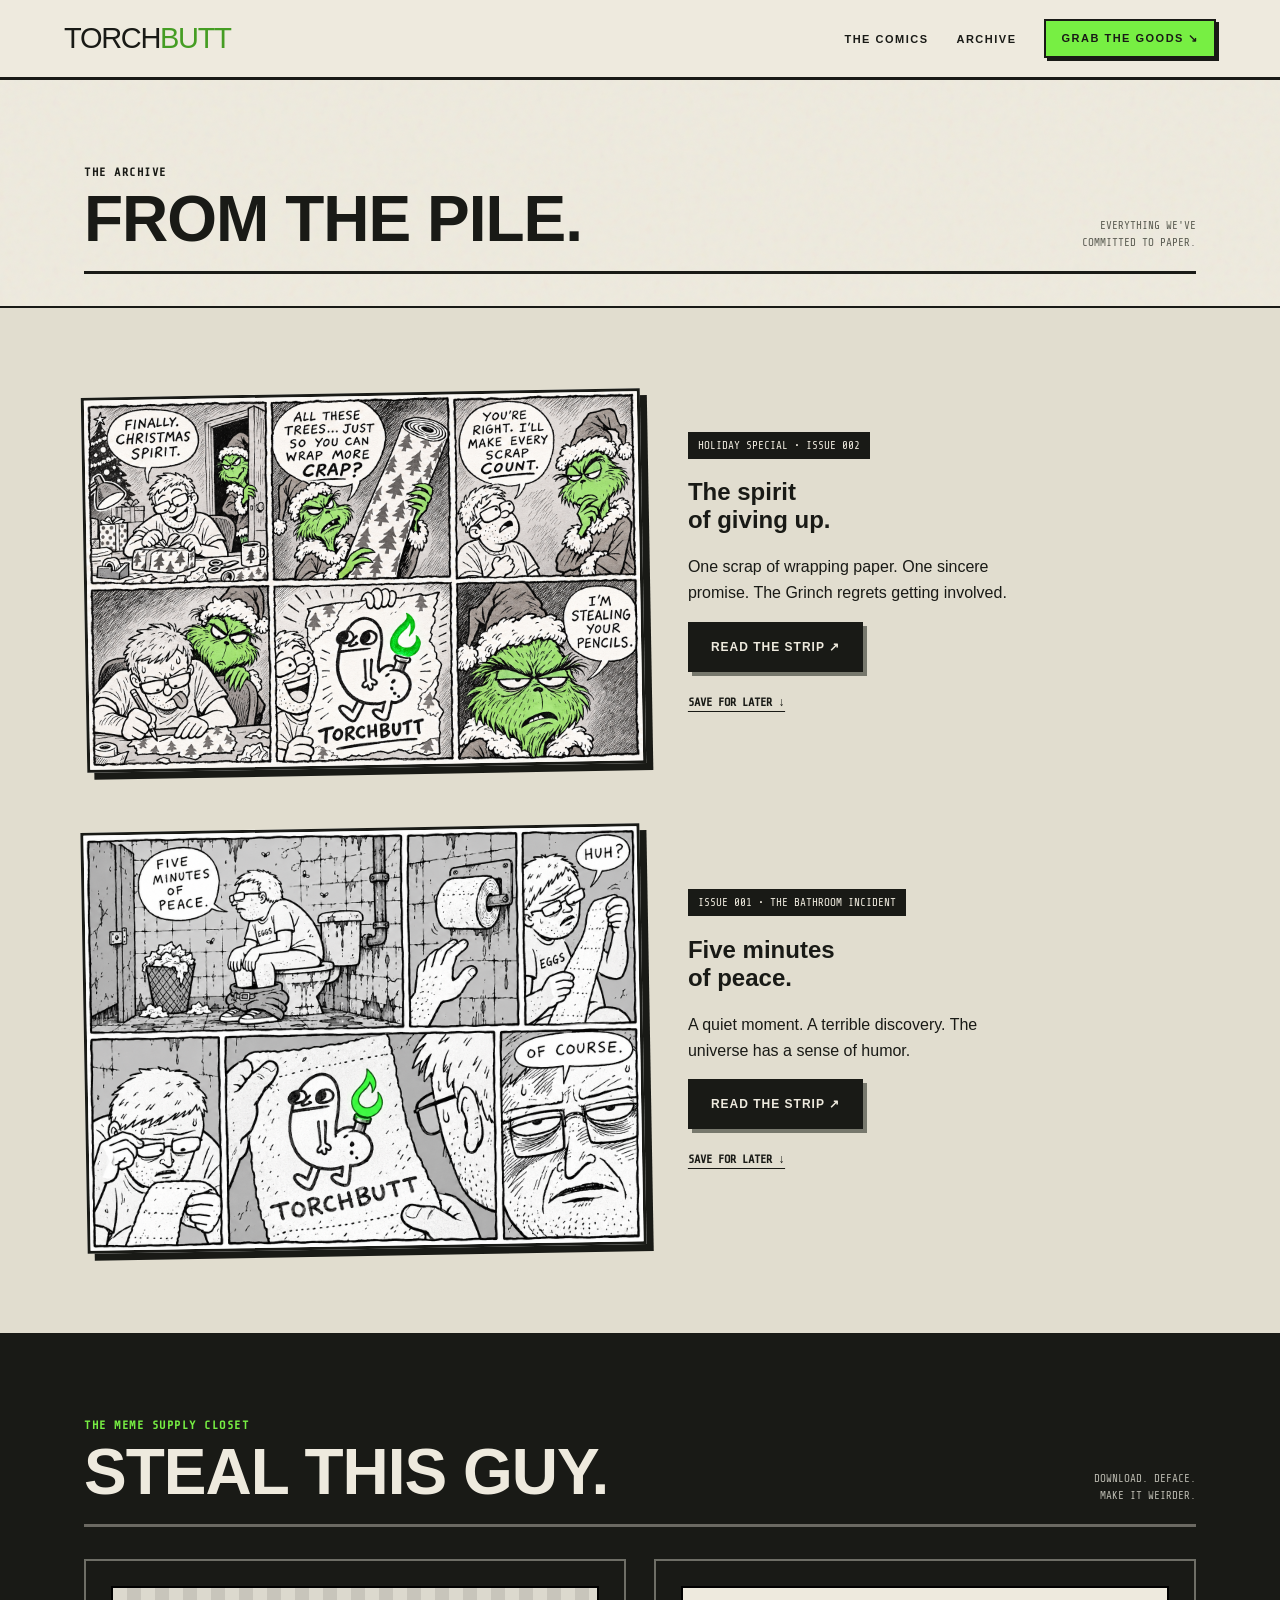
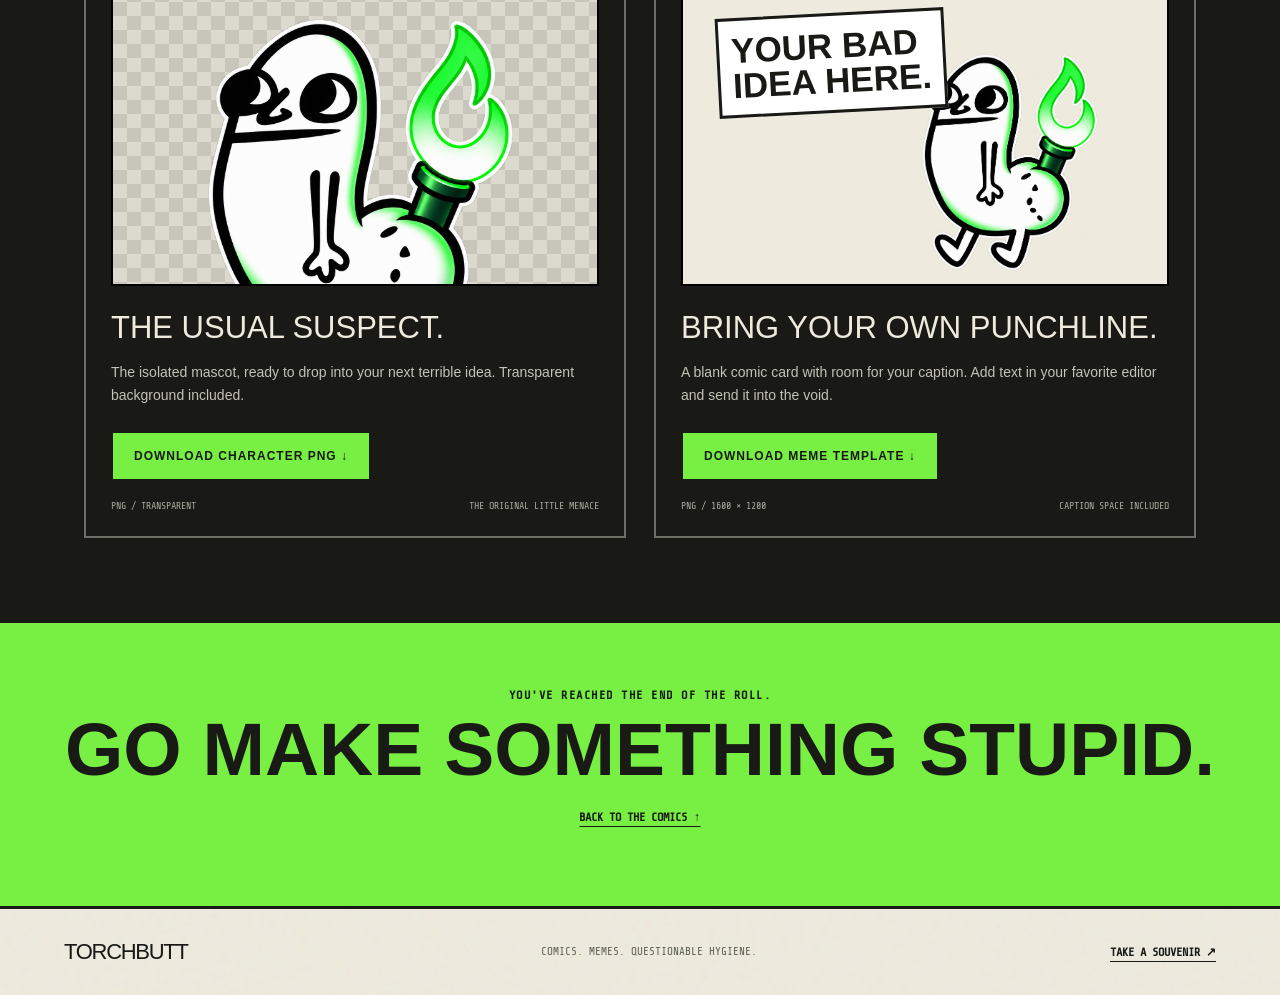
==== site/archive.html @ 57ca4365 "Redesign: full comic site — paper aesthetic, hero, comics, downloads, modal reader" ====
<!DOCTYPE html>
<html lang="en">
<head>
  <meta charset="UTF-8">
  <meta name="viewport" content="width=device-width, initial-scale=1.0">
  <title>Archive — Torchbutt</title>
  <meta name="description" content="Torchbutt comics archive — all the strips, from the pile.">
  <link rel="stylesheet" href="css/styles.css">
  <link rel="icon" href="assets/torchbutt.png">
</head>
<body>

  <header>
    <a class="logo" href="index.html">TORCH<span>BUTT</span></a>
    <nav aria-label="Main navigation">
      <a href="index.html">THE COMICS</a>
      <a href="archive.html">ARCHIVE</a>
      <a href="#downloads">GRAB THE GOODS ↘</a>
    </nav>
  </header>

  <main>

    <!-- ─── Archive Header ─── -->
    <section class="wrap section" style="padding-bottom: 0;">
      <div class="section-top">
        <div>
          <span class="eyebrow">THE ARCHIVE</span>
          <h2>From the pile.</h2>
        </div>
        <span class="note">EVERYTHING WE'VE<br>COMMITTED TO PAPER.</span>
      </div>
    </section>

    <!-- ─── Archive Grid ─── -->
    <section class="archive" id="archive">
      <div class="wrap section">

        <!-- Issue 002 -->
        <div class="archive-row" style="margin-bottom: 60px;">
          <button class="comic" data-comic="assets/issue-02.png" aria-label="Open The scrap-paper Christmas comic">
            <img src="assets/issue-02.png" loading="lazy" alt="The Grinch questions wasted wrapping paper. A cartoonist recycles a scrap into a Torchbutt drawing. The Grinch threatens to steal his pencils.">
          </button>
          <div class="archive-copy">
            <span class="tag">HOLIDAY SPECIAL • ISSUE 002</span>
            <h2>The spirit<br>of giving up.</h2>
            <p>One scrap of wrapping paper. One sincere promise. The Grinch regrets getting involved.</p>
            <button class="btn" data-comic="assets/issue-02.png">READ THE STRIP ↗</button>
            <p><a class="text-link" href="assets/issue-02.png" download="torchbutt-issue-002.png">SAVE FOR LATER ↓</a></p>
          </div>
        </div>

        <!-- Issue 001 -->
        <div class="archive-row">
          <button class="comic" data-comic="assets/issue-01.png" aria-label="Open Five minutes of peace comic">
            <img src="assets/issue-01.png" loading="lazy" alt="Six panel comic: a man in a grimy bathroom pulls toilet paper and finds Torchbutt printed on it.">
          </button>
          <div class="archive-copy">
            <span class="tag">ISSUE 001 • THE BATHROOM INCIDENT</span>
            <h2>Five minutes<br>of peace.</h2>
            <p>A quiet moment. A terrible discovery. The universe has a sense of humor.</p>
            <button class="btn" data-comic="assets/issue-01.png">READ THE STRIP ↗</button>
            <p><a class="text-link" href="assets/issue-01.png" download="torchbutt-issue-001.png">SAVE FOR LATER ↓</a></p>
          </div>
        </div>

      </div>
    </section>

    <!-- ─── Downloads ─── -->
    <section id="downloads" class="downloads">
      <div class="wrap section">
        <div class="section-top">
          <div>
            <span class="eyebrow">THE MEME SUPPLY CLOSET</span>
            <h2>Steal this guy.</h2>
          </div>
          <span class="note" style="color:#b8b7ad">DOWNLOAD. DEFACE.<br>MAKE IT WEIRDER.</span>
        </div>
        <div class="download-grid">
          <article class="download-card">
            <div class="asset-preview">
              <img src="assets/torchbutt.png" loading="lazy" alt="Isolated Torchbutt mascot">
            </div>
            <h3>The usual suspect.</h3>
            <p>The isolated mascot, ready to drop into your next terrible idea. Transparent background included.</p>
            <a class="btn green" href="assets/torchbutt.png" download="torchbutt-transparent.png">DOWNLOAD CHARACTER PNG ↓</a>
            <div class="asset-info">
              <span>PNG / TRANSPARENT</span>
              <span>THE ORIGINAL LITTLE MENACE</span>
            </div>
          </article>
          <article class="download-card">
            <div class="asset-preview template-preview">
              <b>YOUR BAD<br>IDEA HERE.</b>
              <img src="assets/torchbutt.png" loading="lazy" alt="Blank meme template">
            </div>
            <h3>Bring your own punchline.</h3>
            <p>A blank comic card with room for your caption. Add text in your favorite editor and send it into the void.</p>
            <a class="btn green" href="#" id="template-download" download="torchbutt-meme-template.png">DOWNLOAD MEME TEMPLATE ↓</a>
            <div class="asset-info">
              <span>PNG / 1600 × 1200</span>
              <span>CAPTION SPACE INCLUDED</span>
            </div>
          </article>
        </div>
      </div>
    </section>

    <div class="endcap">
      <span class="eyebrow">YOU'VE REACHED THE END OF THE ROLL.</span>
      <h2>Go make something stupid.</h2>
      <p><a class="text-link" href="index.html">BACK TO THE COMICS ↑</a></p>
    </div>

  </main>

  <footer>
    <a class="logo" href="index.html">TORCHBUTT</a>
    <span class="note">COMICS. MEMES. QUESTIONABLE HYGIENE.</span>
    <a class="text-link" href="#downloads">TAKE A SOUVENIR ↗</a>
  </footer>

  <dialog id="reader" class="modal">
    <div class="modal-head">
      <span>TORCHBUTT / FULL STRIP</span>
      <button id="close" aria-label="Close comic reader">CLOSE ✕</button>
    </div>
    <img id="full-comic" alt="Full size Torchbutt comic">
  </dialog>

  <div role="status" id="toast"></div>
  <script src="js/app.js"></script>
</body>
</html>
---- site/css/styles.css ----
/* ═══════════════════════════════════════════════════════
   TorchButt — Unrolled
   Comic site stylesheet
   ═══════════════════════════════════════════════════════ */

@import url('https://fonts.googleapis.com/css2?family=Share+Tech+Mono&display=swap');

/* ─── Custom font (Zine) — replace with local .otf in production ─── */
@font-face {
  font-family: 'Zine';
  src: url('assets/headline.otf') format('opentype');
  font-display: swap;
}

/* ─── Variables ─── */
:root {
  --paper:  #eeeade;
  --ink:    #191a16;
  --green:  #77ef43;
  --line:   2px solid var(--ink);
}

/* ─── Reset ─── */
*, *::before, *::after {
  box-sizing: border-box;
}

html {
  scroll-behavior: smooth;
  scroll-padding-top: 85px;
}

body {
  margin: 0;
  background: var(--paper);
  color: var(--ink);
  font-family: Arial, Helvetica, sans-serif;
  /* subtle paper grain */
  background-image: url("data:image/svg+xml,%3Csvg viewBox='0 0 180 180' xmlns='http://www.w3.org/2000/svg'%3E%3Cfilter id='n'%3E%3CfeTurbulence type='fractalNoise' baseFrequency='.9' numOctaves='3' stitchTiles='stitch'/%3E%3C/filter%3E%3Cpath fill='%23000' opacity='.055' filter='url(%23n)' d='M0 0h180v180H0z'/%3E%3C/svg%3E");
}

button, a { touch-action: manipulation; }
a { color: inherit; }
button { font: inherit; }

a:focus-visible,
button:focus-visible {
  outline: 3px solid #399719;
  outline-offset: 5px;
}

/* ─── Header ─── */
header {
  position: sticky;
  top: 0;
  z-index: 5;
  background: var(--paper);
  border-bottom: 3px solid var(--ink);
  display: flex;
  align-items: center;
  justify-content: space-between;
  padding: 19px 5%;
  gap: 20px;
}

.logo {
  font-family: 'Zine', Impact, 'Arial Black', sans-serif;
  font-size: 29px;
  text-decoration: none;
  letter-spacing: -1.3px;
}

.logo span { color: #459d23; }

nav {
  display: flex;
  gap: 28px;
  align-items: center;
}

nav a {
  font-size: 11px;
  font-weight: 900;
  letter-spacing: 1.5px;
  text-decoration: none;
}

nav a:last-child {
  background: var(--green);
  border: var(--line);
  padding: 11px 15px;
  box-shadow: 3px 3px 0 var(--ink);
}

/* ─── Layout helpers ─── */
.wrap {
  max-width: 1240px;
  margin: auto;
  padding: 0 5%;
}

.eyebrow {
  font-family: 'Share Tech Mono', 'Courier New', monospace;
  text-transform: uppercase;
  font-size: 12px;
  font-weight: bold;
  letter-spacing: 1.5px;
  display: block;
}

/* ─── Hero ─── */
.hero {
  display: grid;
  grid-template-columns: 1.2fr 1fr;
  align-items: center;
  min-height: 620px;
  padding-top: 55px;
  padding-bottom: 60px;
  gap: 25px;
}

.hero-copy .edition {
  display: inline-block;
  border: var(--line);
  padding: 8px 12px;
  transform: rotate(-2deg);
  font-size: 11px;
  letter-spacing: 1.2px;
  background: var(--green);
  font-family: 'Share Tech Mono', monospace;
  font-weight: bold;
}

h1 {
  font-family: 'Zine', Impact, 'Arial Black', sans-serif;
  text-transform: uppercase;
  font-size: clamp(70px, 9vw, 124px);
  line-height: 0.88;
  letter-spacing: -3px;
  margin: 29px 0 22px;
  font-weight: 900;
}

h1 span {
  display: block;
  -webkit-text-stroke: 2px var(--ink);
  color: transparent;
}

.intro {
  max-width: 360px;
  font-size: 16px;
  line-height: 1.6;
}

/* ─── Buttons ─── */
.btn {
  display: inline-flex;
  justify-content: center;
  align-items: center;
  gap: 18px;
  background: var(--ink);
  color: var(--paper);
  border: var(--line);
  padding: 16px 21px;
  font-size: 12px;
  font-weight: 900;
  letter-spacing: 1px;
  text-decoration: none;
  cursor: pointer;
  box-shadow: 4px 4px 0 #77786d;
  transition: transform 0.15s, box-shadow 0.15s;
  font-family: inherit;
}

.btn:hover {
  transform: translate(-1px, -2px);
  box-shadow: 5px 6px 0 #77786d;
}

.btn:active {
  transform: translate(1px, 1px);
  box-shadow: 3px 3px 0 #77786d;
}

.btn.green {
  background: var(--green);
  color: var(--ink);
  box-shadow: 4px 4px 0 var(--ink);
}

.btn.green:hover {
  box-shadow: 5px 6px 0 var(--ink);
}

/* ─── Hero Art ─── */
.hero-art {
  position: relative;
  display: grid;
  place-items: center;
  min-height: 430px;
  background: repeating-conic-gradient(
    from 0deg at 50% 55%,
    transparent 0deg 12deg,
    rgba(25,26,22,0.06) 12deg 13deg,
    transparent 13deg 25deg
  );
  border-radius: 50%;
}

.hero-art img {
  width: 90%;
  max-height: 455px;
  object-fit: contain;
  filter: drop-shadow(7px 8px 0 rgba(25,26,22,0.15));
  transform: rotate(8deg);
}

.bubble {
  position: absolute;
  right: 0;
  top: 0;
  background: var(--paper);
  border: 3px solid var(--ink);
  border-radius: 50%;
  padding: 18px 23px;
  font-family: 'Share Tech Mono', monospace;
  font-size: 13px;
  font-weight: 900;
  transform: rotate(8deg);
  z-index: 1;
  line-height: 1.4;
}

.scribble {
  position: absolute;
  bottom: 0;
  right: 12px;
  font-family: 'Share Tech Mono', monospace;
  font-size: 12px;
  transform: rotate(-8deg);
  border-bottom: 2px solid var(--ink);
  padding-bottom: 4px;
  white-space: nowrap;
}

/* ─── Ticker ─── */
.ticker {
  background: var(--ink);
  color: var(--paper);
  border-top: 3px solid var(--ink);
  border-bottom: 3px solid var(--ink);
  padding: 17px 0;
  overflow: hidden;
  font-family: 'Zine', Impact, sans-serif;
  font-size: 22px;
  letter-spacing: 1.5px;
  white-space: nowrap;
  text-align: center;
}

.ticker span { color: var(--green); margin: 0 27px; }

/* ─── Sections ─── */
.section {
  padding-top: 85px;
  padding-bottom: 85px;
}

.section-top {
  display: flex;
  align-items: flex-end;
  justify-content: space-between;
  border-bottom: 3px solid var(--ink);
  padding-bottom: 20px;
  gap: 25px;
  margin-bottom: 32px;
}

.section-top h2 {
  font-family: 'Zine', Impact, 'Arial Black', sans-serif;
  font-size: clamp(38px, 5vw, 64px);
  letter-spacing: -1px;
  margin: 8px 0 0;
  text-transform: uppercase;
  line-height: 1;
}

h3 { font-size: 22px; margin: 8px 0 15px; }

.note {
  font-family: 'Share Tech Mono', monospace;
  font-size: 11px;
  color: #5d5e54;
  line-height: 1.5;
  text-align: right;
}

/* ─── Comic strips ─── */
.issue-meta {
  display: flex;
  justify-content: space-between;
  gap: 15px;
  font-family: 'Share Tech Mono', monospace;
  font-size: 12px;
  text-transform: uppercase;
  margin: 20px 0;
}

.comic {
  display: block;
  width: 100%;
  border: 3px solid var(--ink);
  background: #fff;
  cursor: zoom-in;
  padding: 0;
  box-shadow: 7px 7px 0 var(--ink);
  border-radius: 0;
}

.comic img {
  width: 100%;
  display: block;
}

.issue-actions {
  display: flex;
  justify-content: space-between;
  align-items: center;
  margin-top: 27px;
  gap: 20px;
}

.text-link {
  font-family: 'Share Tech Mono', monospace;
  font-size: 12px;
  text-underline-offset: 5px;
  font-weight: bold;
  text-decoration: underline;
}

/* ─── Archive ─── */
.archive {
  border-top: var(--line);
  background: #e1ddcf;
}

.archive-row {
  display: grid;
  grid-template-columns: 1.1fr 1fr;
  gap: 45px;
  align-items: center;
}

.archive-row .comic {
  transform: rotate(-1deg);
}

.tag {
  display: inline-block;
  background: var(--ink);
  color: var(--paper);
  font-family: 'Share Tech Mono', monospace;
  font-size: 11px;
  padding: 7px 10px;
}

.archive-copy p { max-width: 350px; line-height: 1.6; }

/* ─── Downloads ─── */
.downloads {
  background: var(--ink);
  color: var(--paper);
}

.downloads .section-top { border-color: rgba(238,234,222,0.38); }

.downloads .eyebrow { color: var(--green); }

.download-grid {
  display: grid;
  grid-template-columns: 1fr 1fr;
  gap: 28px;
}

.download-card {
  border: 2px solid rgba(238,234,222,0.4);
  padding: 25px;
  display: flex;
  flex-direction: column;
}

.asset-preview {
  height: 300px;
  display: grid;
  place-items: center;
  margin-bottom: 24px;
  background-color: #dcd9ce;
  background-image: conic-gradient(#c8c5bb 25%, transparent 0 50%, #c8c5bb 0 75%, transparent 0);
  background-size: 28px 28px;
  overflow: hidden;
  border: 2px solid #000;
}

.asset-preview img {
  height: 90%;
  max-width: 90%;
  object-fit: contain;
}

.template-preview {
  background: var(--paper);
  background-image: none;
  position: relative;
}

.template-preview img {
  position: absolute;
  right: 10%;
  bottom: 10px;
  height: 76%;
}

.template-preview b {
  position: absolute;
  left: 7%;
  top: 25px;
  color: var(--ink);
  font-family: 'Zine', Impact, sans-serif;
  font-size: 35px;
  line-height: 1;
  transform: rotate(-3deg);
  border: 3px solid var(--ink);
  padding: 12px;
  background: white;
  max-width: 68%;
  z-index: 1;
}

.download-card h3 {
  font-family: 'Zine', Impact, 'Arial Black', sans-serif;
  font-size: 31px;
  text-transform: uppercase;
  font-weight: 400;
  margin-top: 0;
}

.download-card p {
  color: #c3c2b7;
  margin: 0 0 25px;
  font-size: 14px;
  line-height: 1.6;
}

.download-card .btn {
  margin-top: auto;
  align-self: start;
}

.asset-info {
  display: flex;
  justify-content: space-between;
  font-family: 'Share Tech Mono', monospace;
  font-size: 10px;
  color: #aaa99e;
  margin-top: 19px;
}

/* ─── Endcap ─── */
.endcap {
  padding: 65px 5%;
  text-align: center;
  border-bottom: 3px solid var(--ink);
  background: var(--green);
}

.endcap .eyebrow {
  display: block;
  margin-bottom: 10px;
}

.endcap h2 {
  font-family: 'Zine', Impact, 'Arial Black', sans-serif;
  font-size: clamp(35px, 6vw, 75px);
  text-transform: uppercase;
  margin: 0 0 20px;
  line-height: 1;
}

/* ─── Footer ─── */
footer {
  padding: 30px 5%;
  display: flex;
  justify-content: space-between;
  align-items: center;
  gap: 25px;
}

footer .logo { font-size: 22px; }

footer .note {
  color: #5d5e54;
  text-align: center;
}

/* ─── Modal ─── */
.modal {
  border: 0;
  padding: 0;
  max-width: 96vw;
  max-height: 95vh;
  background: var(--paper);
  border-radius: 0;
}

.modal::backdrop {
  background: rgba(0,0,0,0.85);
}

.modal img {
  display: block;
  max-width: 94vw;
  max-height: 83vh;
  object-fit: contain;
}

.modal-head {
  display: flex;
  justify-content: space-between;
  align-items: center;
  padding: 12px;
  font: 12px 'Share Tech Mono', monospace;
  border-bottom: 2px solid var(--ink);
}

.modal-head button {
  border: 2px solid var(--ink);
  background: var(--paper);
  padding: 8px;
  cursor: pointer;
  font-family: 'Share Tech Mono', monospace;
  font-size: 12px;
}

/* ─── Toast ─── */
#toast {
  position: fixed;
  bottom: 25px;
  left: 50%;
  transform: translateX(-50%) translateY(120%);
  background: var(--green);
  border: 3px solid var(--ink);
  padding: 15px 25px;
  font: bold 13px 'Share Tech Mono', monospace;
  box-shadow: 4px 4px 0 #000;
  z-index: 20;
  display: none;
}

#toast.show {
  transform: translateX(-50%) translateY(0);
}

/* ─── Mobile ─── */
@media (max-width: 700px) {
  header { padding: 15px 5%; }
  .logo { font-size: 24px; }
  nav { gap: 15px; }
  nav a { font-size: 10px; letter-spacing: .3px; }
  nav a:last-child { padding: 8px; }
  nav a:nth-child(2) { display: none; }

  .hero {
    grid-template-columns: 1fr;
    gap: 0;
    padding-top: 40px;
    min-height: 0;
  }

  .hero h1 { font-size: 88px; }

  .hero-art {
    min-height: 330px;
    margin-top: 25px;
  }

  .hero-art img {
    max-height: 330px;
    width: 80%;
  }

  .hero .intro { max-width: 100%; }

  .bubble { right: 10px; }

  .section { padding-top: 55px; padding-bottom: 55px; }

  .section-top { align-items: flex-start; }
  .section-top .note { max-width: 115px; }

  .archive-row,
  .download-grid { grid-template-columns: 1fr; gap: 30px; }

  .archive-row .comic { transform: none; }

  .issue-actions { flex-wrap: wrap; }

  .asset-preview { height: 270px; }

  .comic { box-shadow: 4px 4px 0 var(--ink); }

  footer { flex-wrap: wrap; }

  .ticker { font-size: 18px; }
  .ticker span { margin: 0 12px; }
}

/* ─── Reduced motion ─── */
@media (prefers-reduced-motion: reduce) {
  html { scroll-behavior: auto; }
  * { transition: none !important; }
}
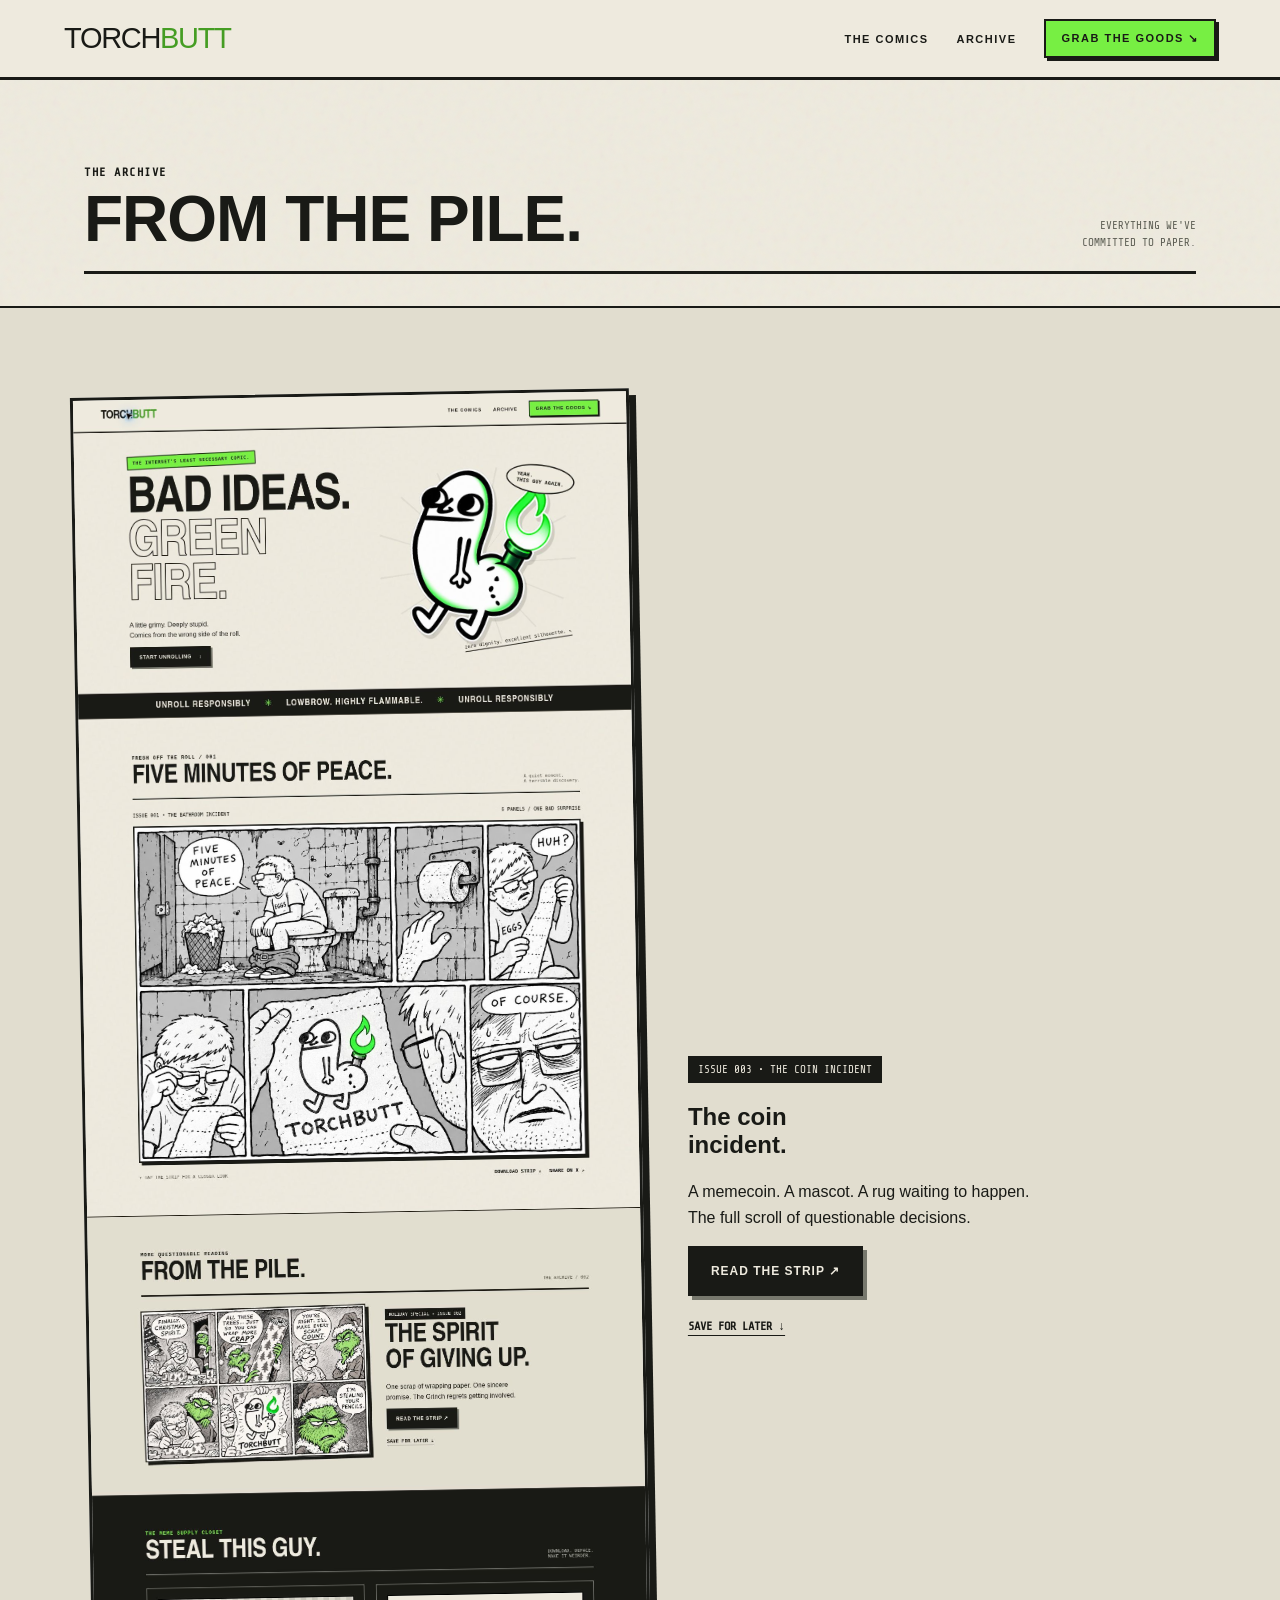
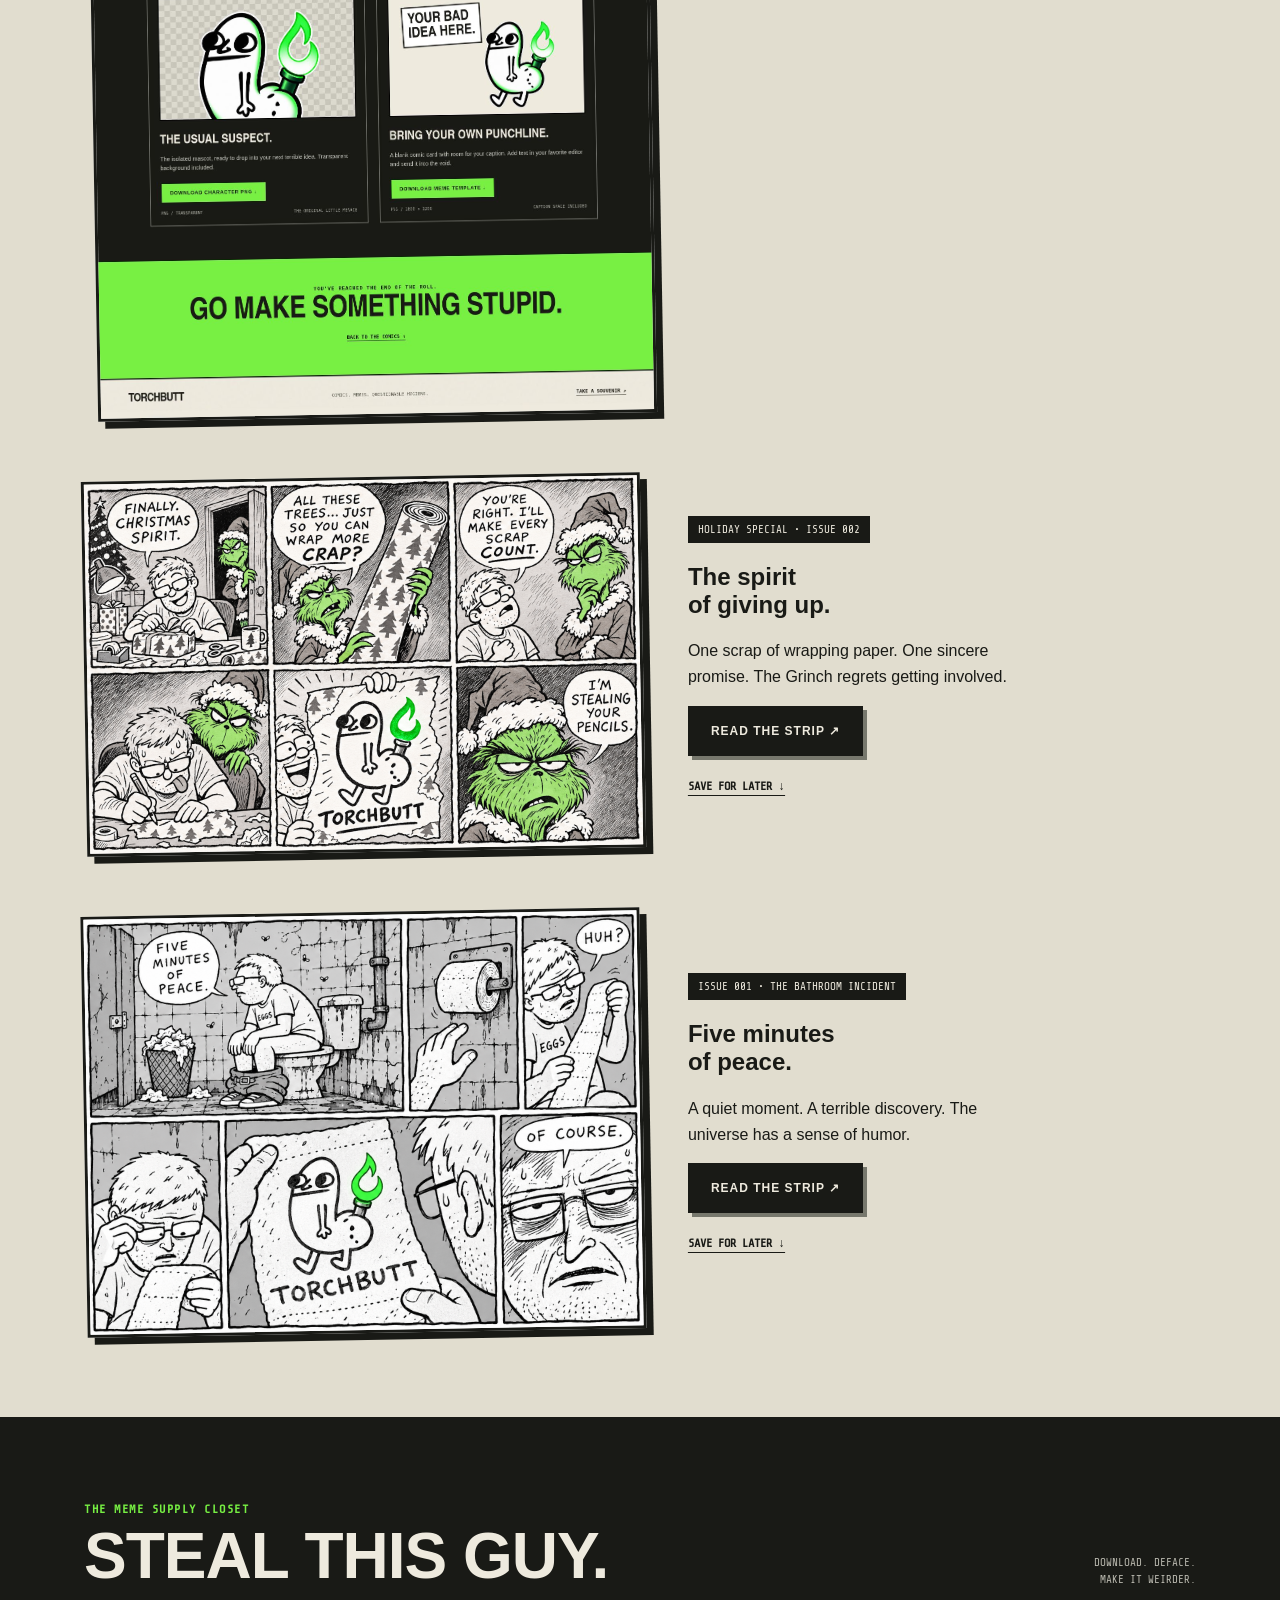
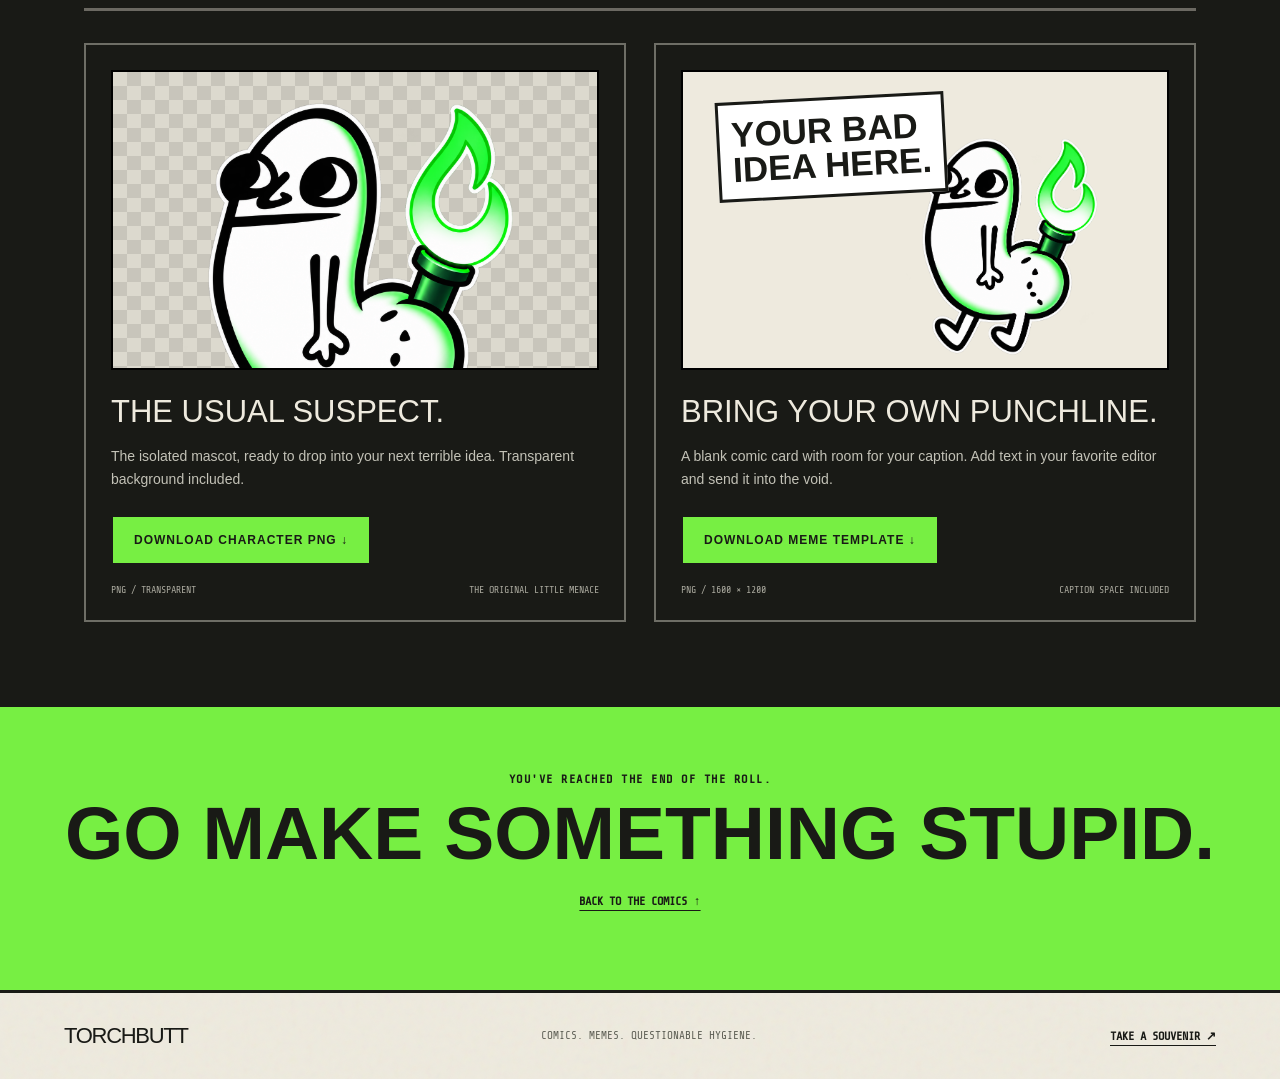
==== commit 543528d9: "Add Issue 003: The Coin Incident — memecoin full scroll" ====
--- a/site/archive.html
+++ b/site/archive.html
@@ -35,6 +35,20 @@
     <!-- ─── Archive Grid ─── -->
     <section class="archive" id="archive">
       <div class="wrap section">
+
+        <!-- Issue 003 (full scroll) -->
+        <div class="archive-row" style="margin-bottom: 60px;">
+          <button class="comic" data-comic="assets/issue-03.png" aria-label="Open The coin incident full scroll">
+            <img src="assets/issue-03.png" loading="lazy" alt="Torchbutt meets memecoin culture. A full scroll of bad decisions.">
+          </button>
+          <div class="archive-copy">
+            <span class="tag">ISSUE 003 • THE COIN INCIDENT</span>
+            <h2>The coin<br>incident.</h2>
+            <p>A memecoin. A mascot. A rug waiting to happen. The full scroll of questionable decisions.</p>
+            <button class="btn" data-comic="assets/issue-03.png">READ THE STRIP ↗</button>
+            <p><a class="text-link" href="assets/issue-03.png" download="torchbutt-issue-003.png">SAVE FOR LATER ↓</a></p>
+          </div>
+        </div>
 
         <!-- Issue 002 -->
         <div class="archive-row" style="margin-bottom: 60px;">
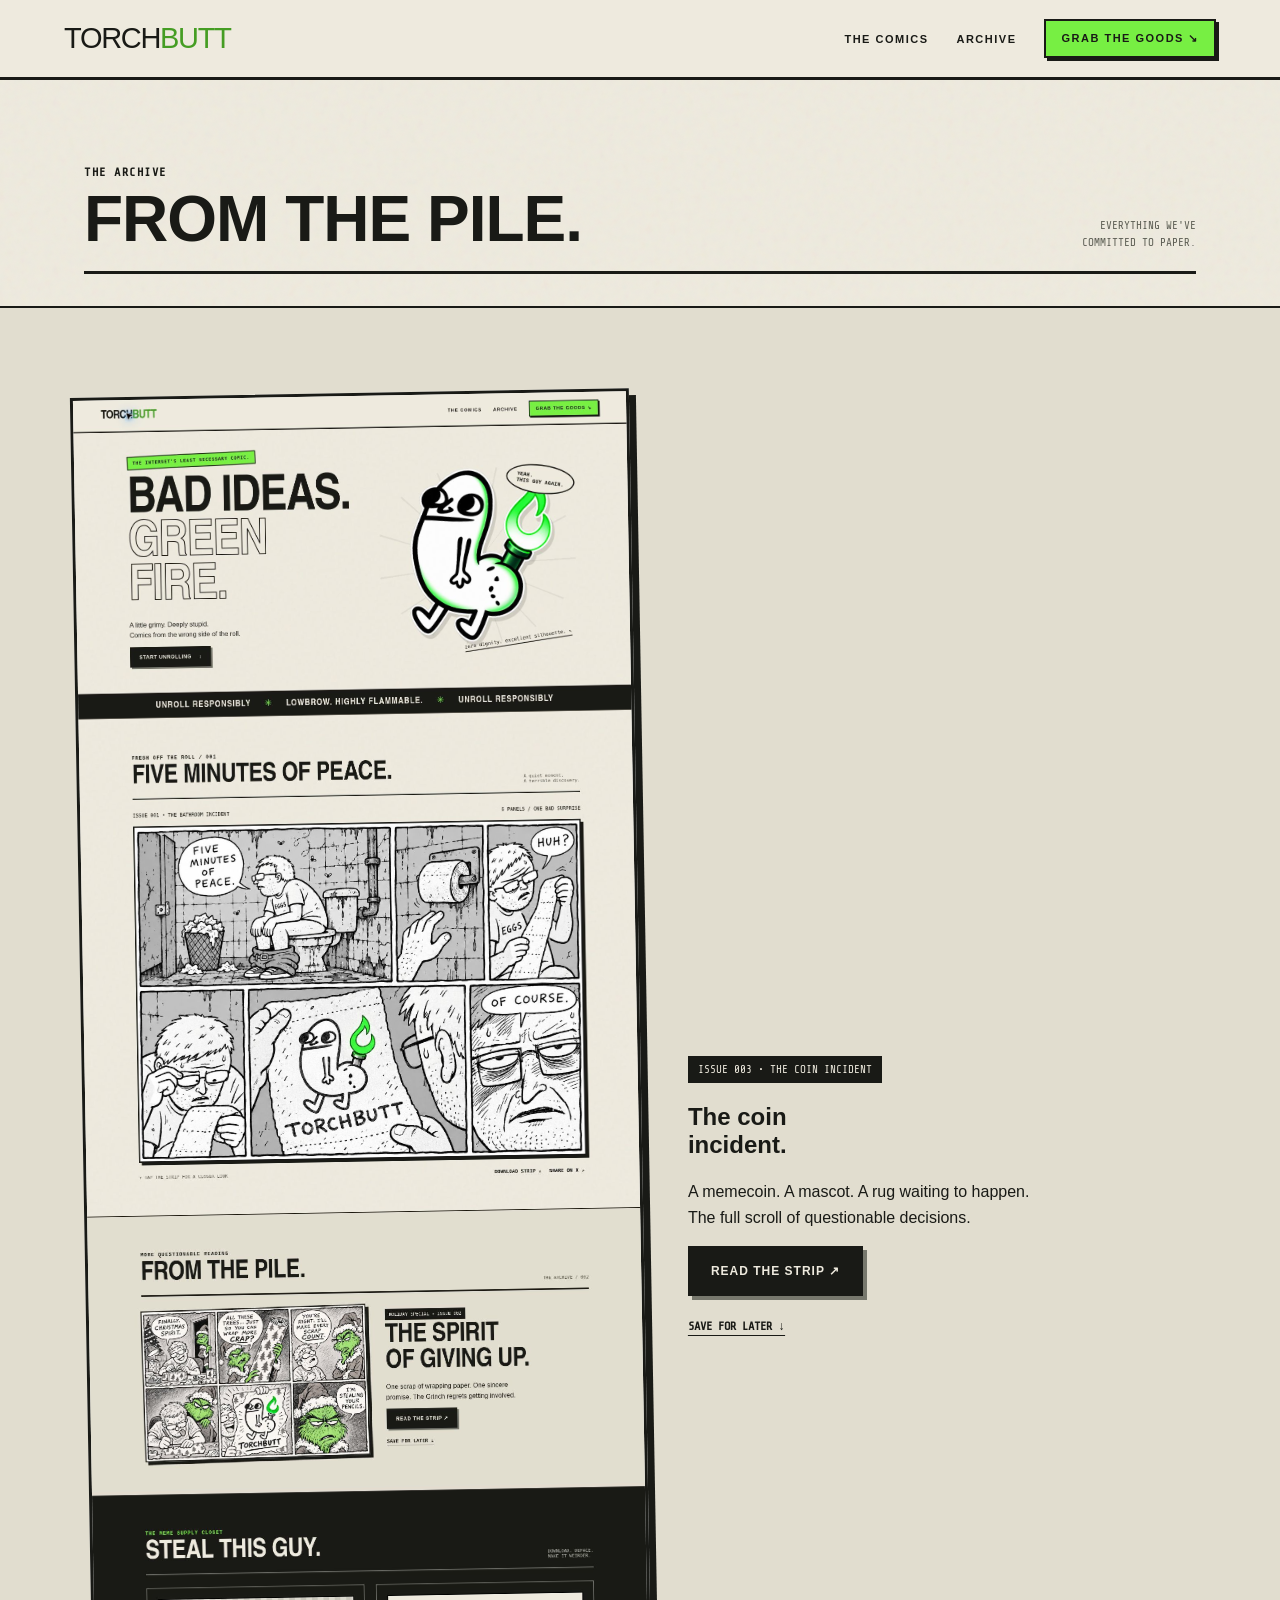
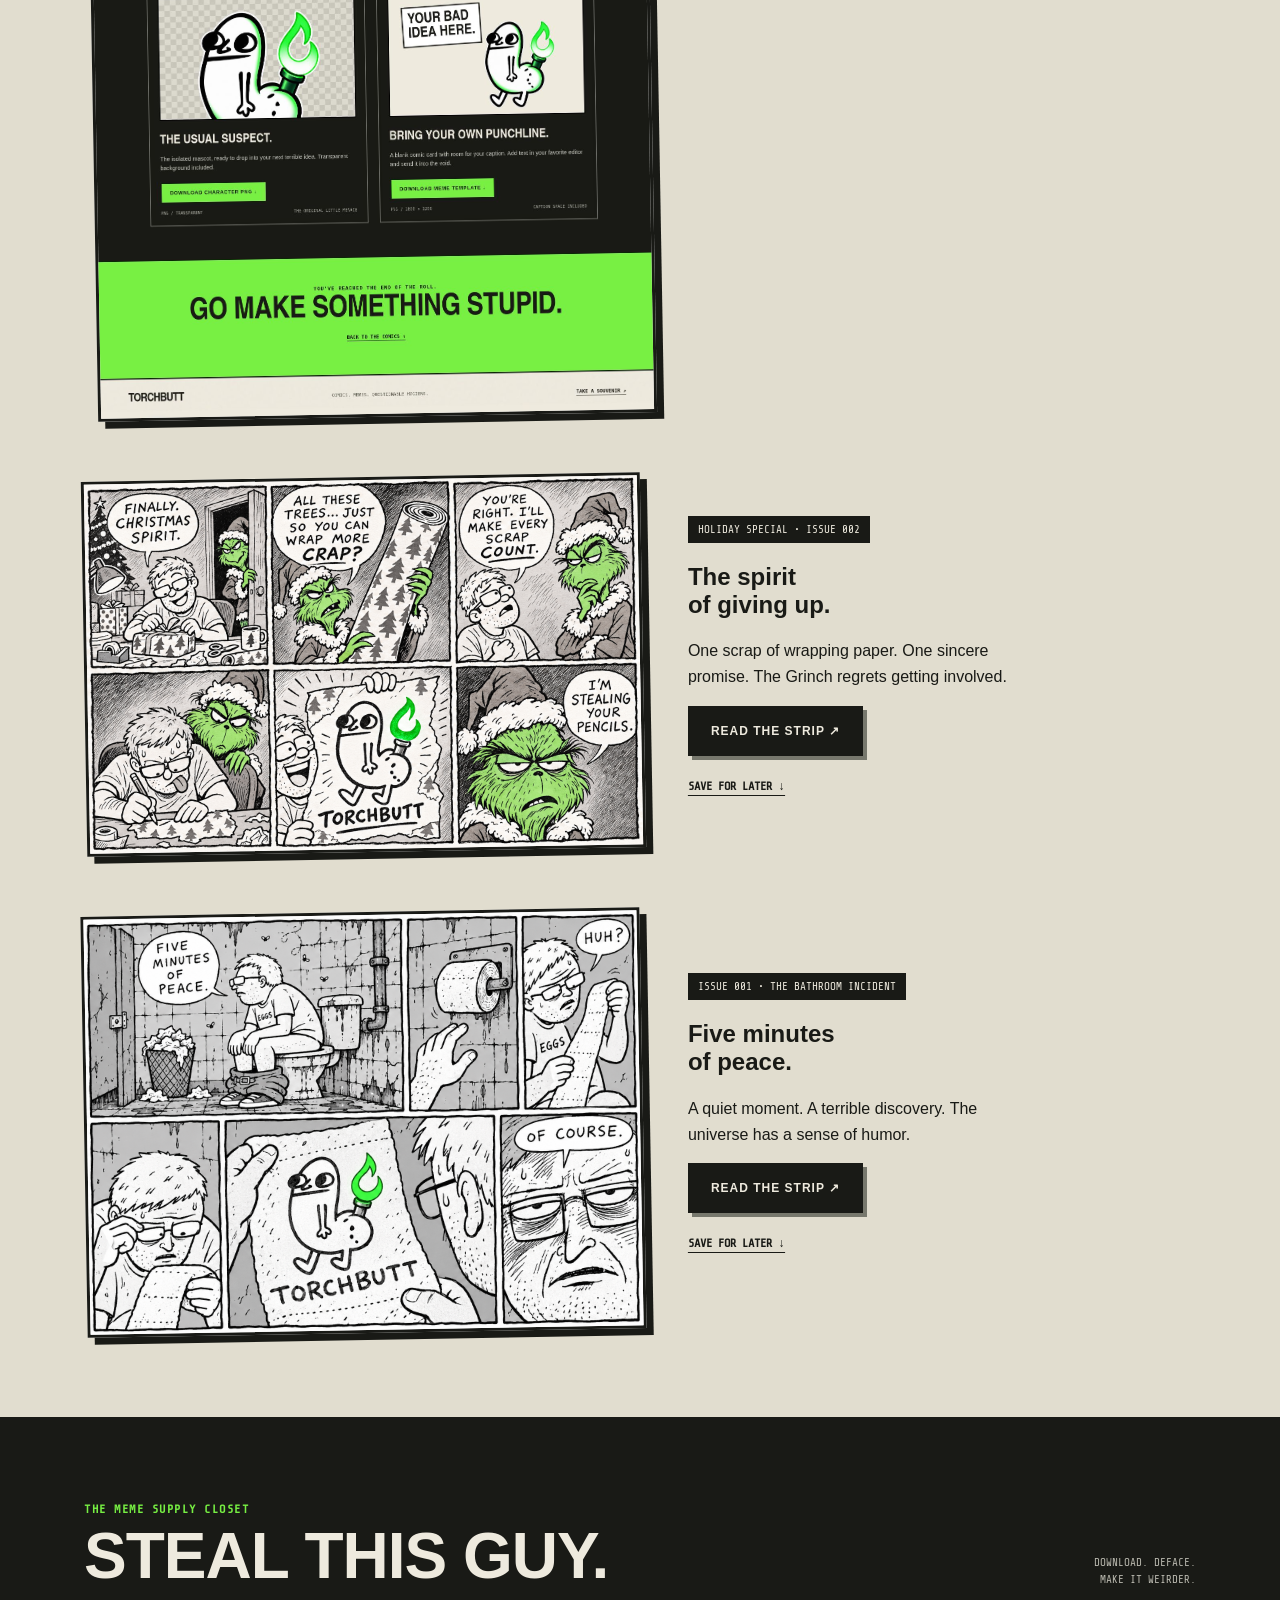
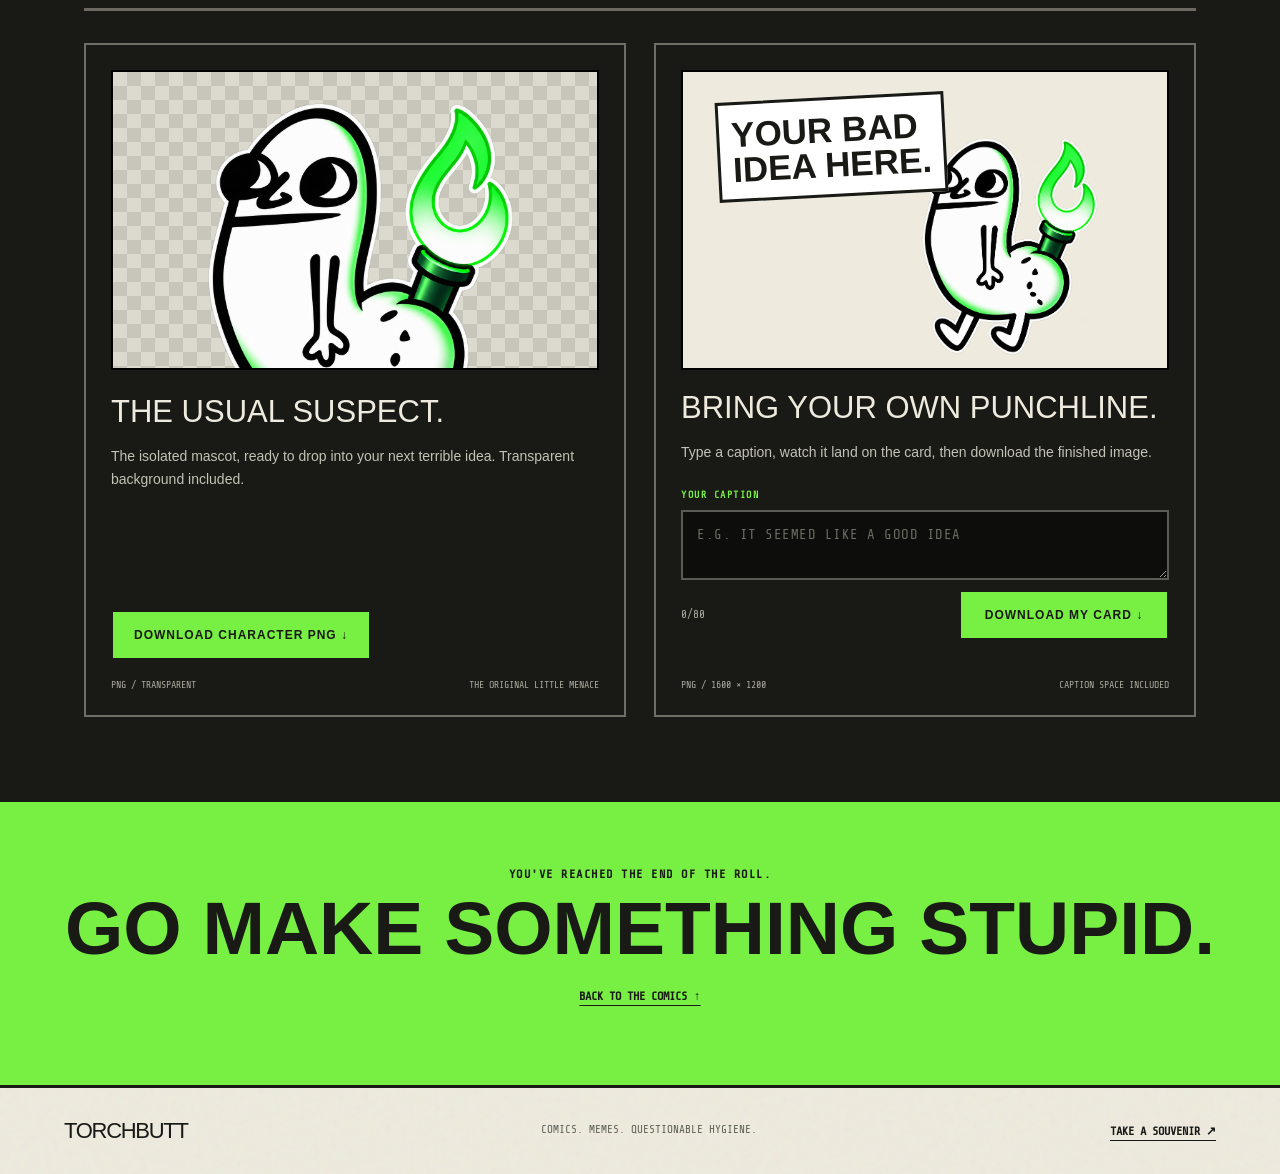
==== commit f25be944: "Add interactive punchline editor: live caption preview + canvas-rendered download" ====
--- a/site/archive.html
+++ b/site/archive.html
@@ -104,14 +104,21 @@
               <span>THE ORIGINAL LITTLE MENACE</span>
             </div>
           </article>
-          <article class="download-card">
-            <div class="asset-preview template-preview">
-              <b>YOUR BAD<br>IDEA HERE.</b>
+          <article class="download-card punchline-card">
+            <div class="asset-preview template-preview" id="punchline-preview">
+              <b id="punchline-text">YOUR BAD<br>IDEA HERE.</b>
               <img src="assets/torchbutt.png" loading="lazy" alt="Blank meme template">
             </div>
             <h3>Bring your own punchline.</h3>
-            <p>A blank comic card with room for your caption. Add text in your favorite editor and send it into the void.</p>
-            <a class="btn green" href="#" id="template-download" download="torchbutt-meme-template.png">DOWNLOAD MEME TEMPLATE ↓</a>
+            <p>Type a caption, watch it land on the card, then download the finished image.</p>
+            <form class="punchline-form" id="punchline-form" autocomplete="off">
+              <label for="punchline-input">YOUR CAPTION</label>
+              <textarea id="punchline-input" rows="2" maxlength="80" placeholder="e.g. IT SEEMED LIKE A GOOD IDEA"></textarea>
+              <div class="punchline-row">
+                <span class="punchline-count"><span id="punchline-count">0</span>/80</span>
+                <button type="submit" class="btn green" id="punchline-download">DOWNLOAD MY CARD ↓</button>
+              </div>
+            </form>
             <div class="asset-info">
               <span>PNG / 1600 × 1200</span>
               <span>CAPTION SPACE INCLUDED</span>
--- a/site/css/styles.css
+++ b/site/css/styles.css
@@ -435,6 +435,87 @@
   background: white;
   max-width: 68%;
   z-index: 1;
+  white-space: pre-line;
+  overflow-wrap: break-word;
+  transition: font-size 0.1s ease;
+}
+
+/* Slightly smaller type once the user starts typing real content */
+.template-preview b.is-filled {
+  font-size: 28px;
+  line-height: 1.05;
+}
+
+/* ─── Punchline editor ─── */
+.punchline-card .asset-preview {
+  margin-bottom: 20px;
+}
+
+.punchline-form {
+  display: flex;
+  flex-direction: column;
+  gap: 10px;
+  margin-bottom: 20px;
+}
+
+.punchline-form label {
+  font-family: 'Share Tech Mono', monospace;
+  font-size: 10px;
+  letter-spacing: 1.5px;
+  color: var(--green);
+  font-weight: bold;
+}
+
+.punchline-form textarea {
+  width: 100%;
+  resize: vertical;
+  min-height: 56px;
+  max-height: 130px;
+  padding: 12px 14px;
+  font-family: 'Share Tech Mono', monospace;
+  font-size: 14px;
+  line-height: 1.5;
+  color: var(--paper);
+  background: #0d0e0b;
+  border: 2px solid rgba(238,234,222,0.35);
+  border-radius: 0;
+  text-transform: uppercase;
+  letter-spacing: 0.5px;
+}
+
+.punchline-form textarea::placeholder {
+  color: #6b6c62;
+  text-transform: uppercase;
+}
+
+.punchline-form textarea:focus {
+  outline: 3px solid var(--green);
+  outline-offset: 2px;
+  border-color: var(--green);
+}
+
+.punchline-row {
+  display: flex;
+  align-items: center;
+  justify-content: space-between;
+  gap: 12px;
+  flex-wrap: wrap;
+}
+
+.punchline-count {
+  font-family: 'Share Tech Mono', monospace;
+  font-size: 11px;
+  color: #aaa99e;
+}
+
+.punchline-form .btn {
+  min-width: 210px;
+}
+
+.punchline-form .btn:disabled {
+  opacity: 0.6;
+  cursor: wait;
+  transform: none;
 }
 
 .download-card h3 {
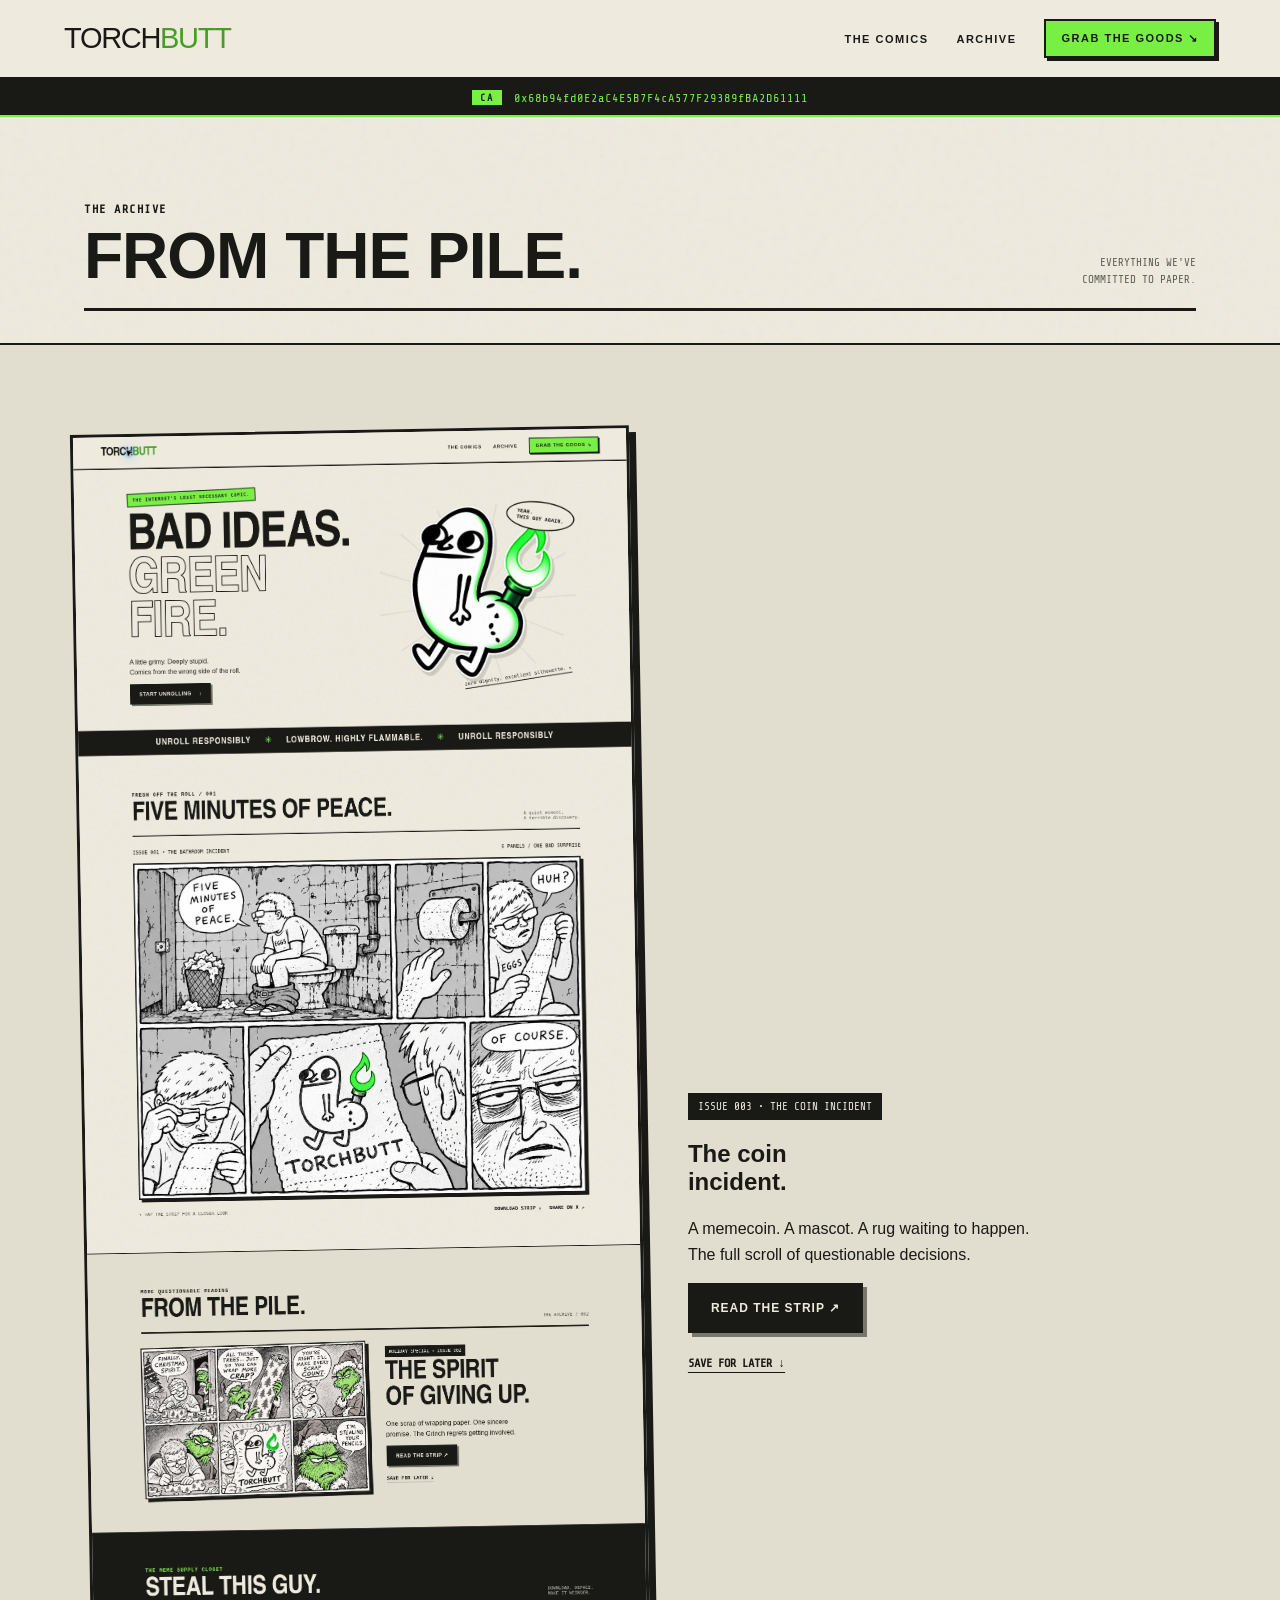
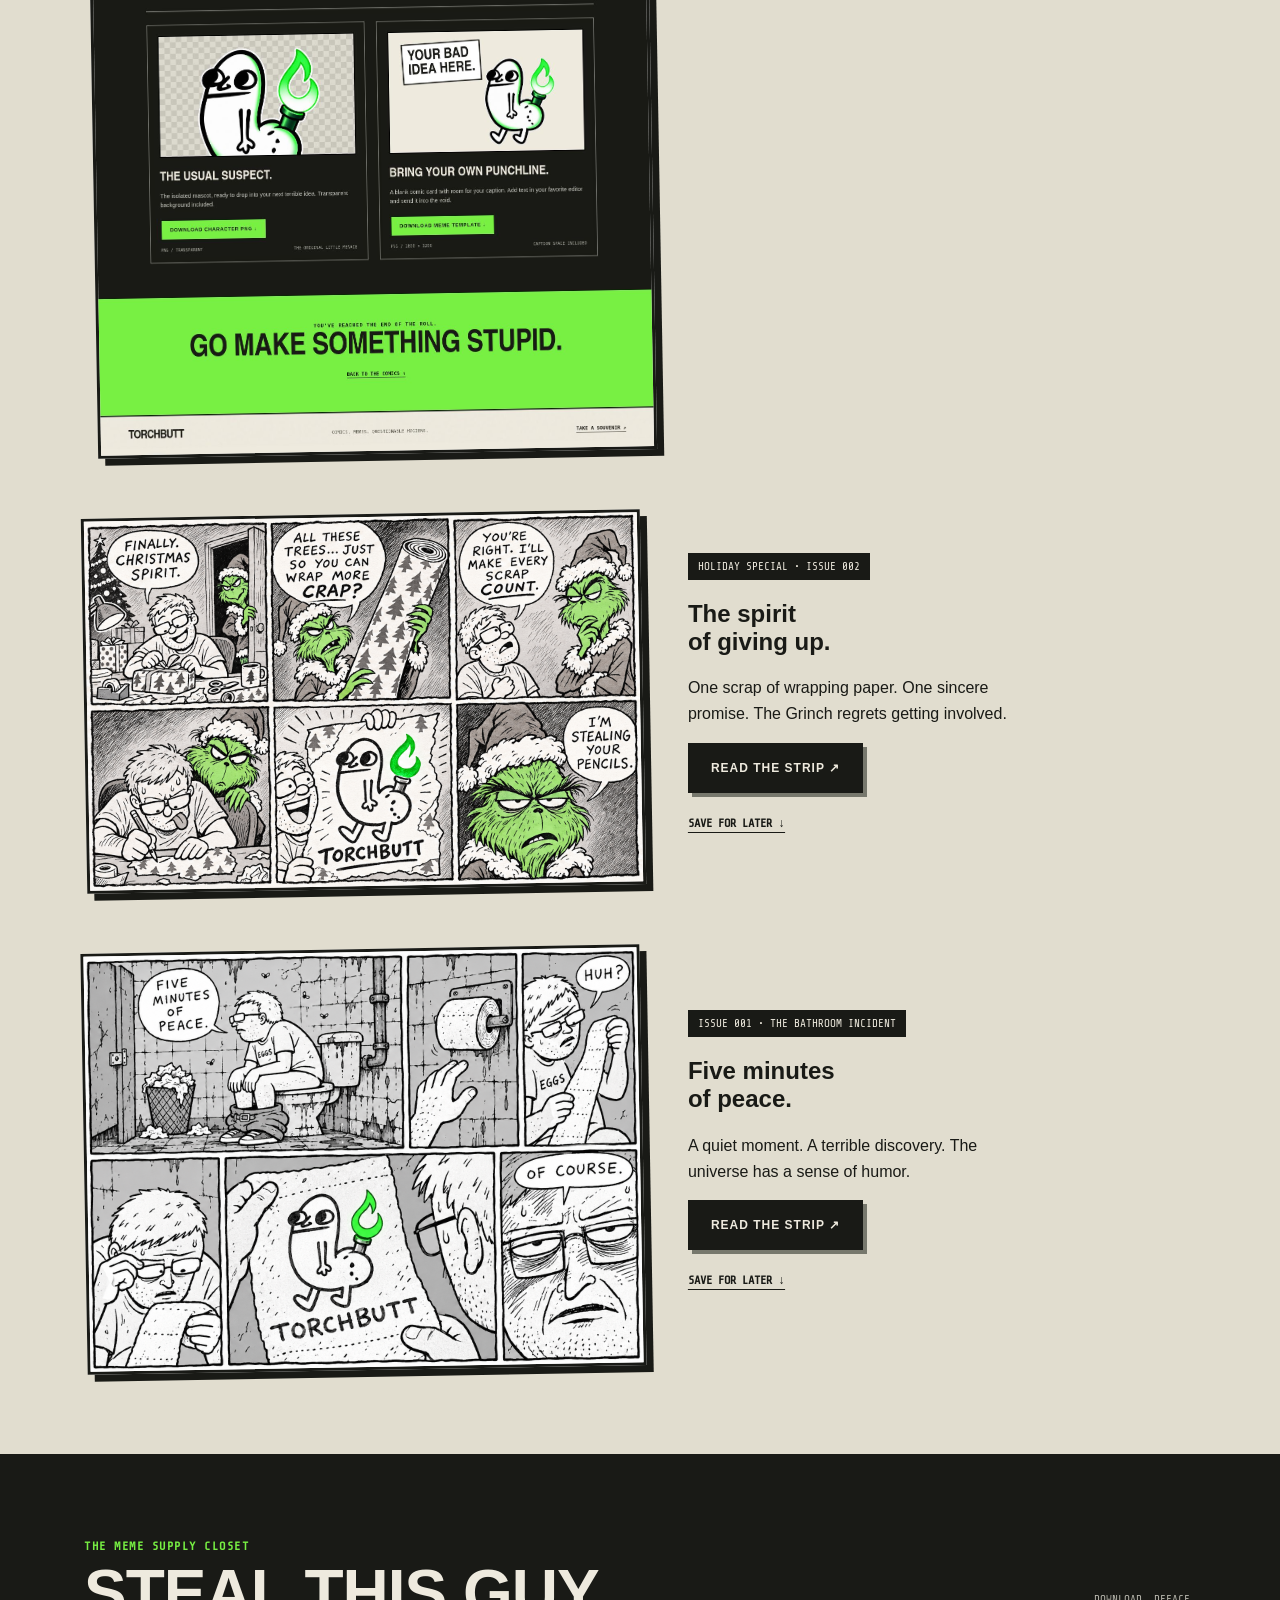
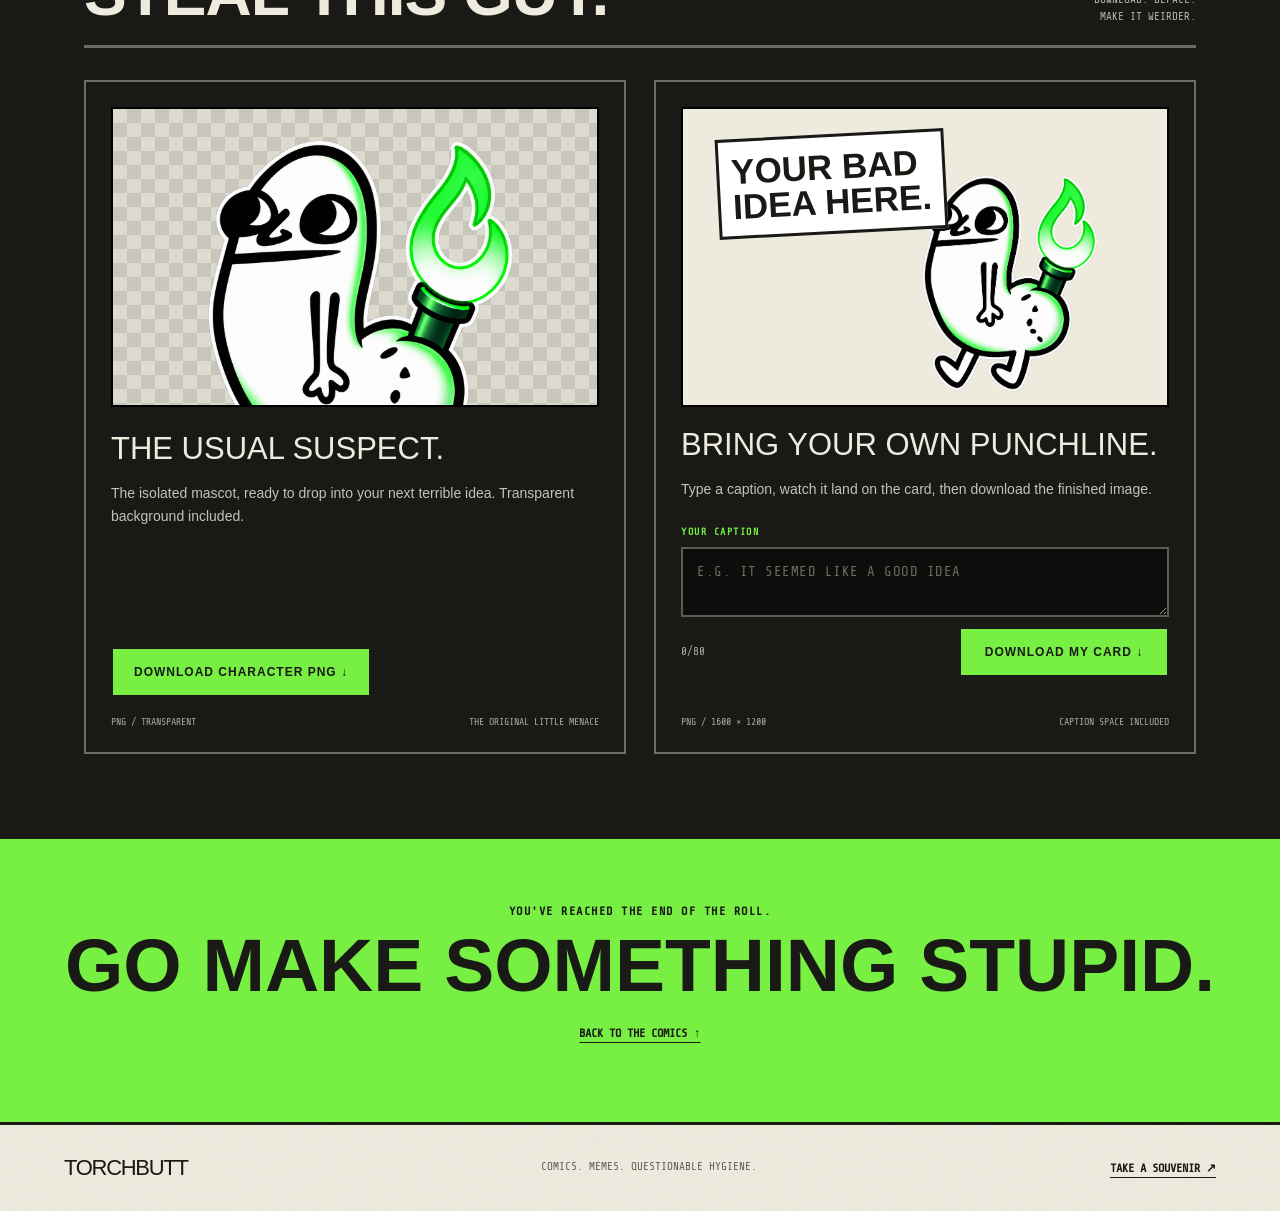
==== commit e176377f: "Remove duplicate pages (about, gallery), add CA strip: 0x68...1111" ====
--- a/site/archive.html
+++ b/site/archive.html
@@ -20,6 +20,12 @@
   </header>
 
   <main>
+
+    <!-- ─── CA ─── -->
+    <div class="ca-strip">
+      <span class="ca-label">CA</span>
+      <code class="ca-value">0x68b94fd0E2aC4E5B7F4cA577F29389fBA2D61111</code>
+    </div>
 
     <!-- ─── Archive Header ─── -->
     <section class="wrap section" style="padding-bottom: 0;">
--- a/site/css/styles.css
+++ b/site/css/styles.css
@@ -106,6 +106,45 @@
   font-weight: bold;
   letter-spacing: 1.5px;
   display: block;
+}
+
+/* ─── CA Strip ─── */
+.ca-strip {
+  background: var(--ink);
+  color: var(--paper);
+  text-align: center;
+  padding: 10px 5%;
+  font-family: 'Share Tech Mono', monospace;
+  font-size: 12px;
+  letter-spacing: 1px;
+  display: flex;
+  align-items: center;
+  justify-content: center;
+  gap: 12px;
+  flex-wrap: wrap;
+  border-bottom: 2px solid var(--green);
+}
+
+.ca-label {
+  background: var(--green);
+  color: var(--ink);
+  padding: 2px 8px;
+  font-weight: 900;
+  font-size: 10px;
+  letter-spacing: 2px;
+}
+
+.ca-value {
+  word-break: break-all;
+  color: var(--green);
+  background: none;
+  font: inherit;
+  padding: 0;
+}
+
+@media (max-width: 700px) {
+  .ca-strip { font-size: 10px; gap: 8px; padding: 8px 4%; }
+  .ca-value { font-size: 9px; }
 }
 
 /* ─── Hero ─── */
